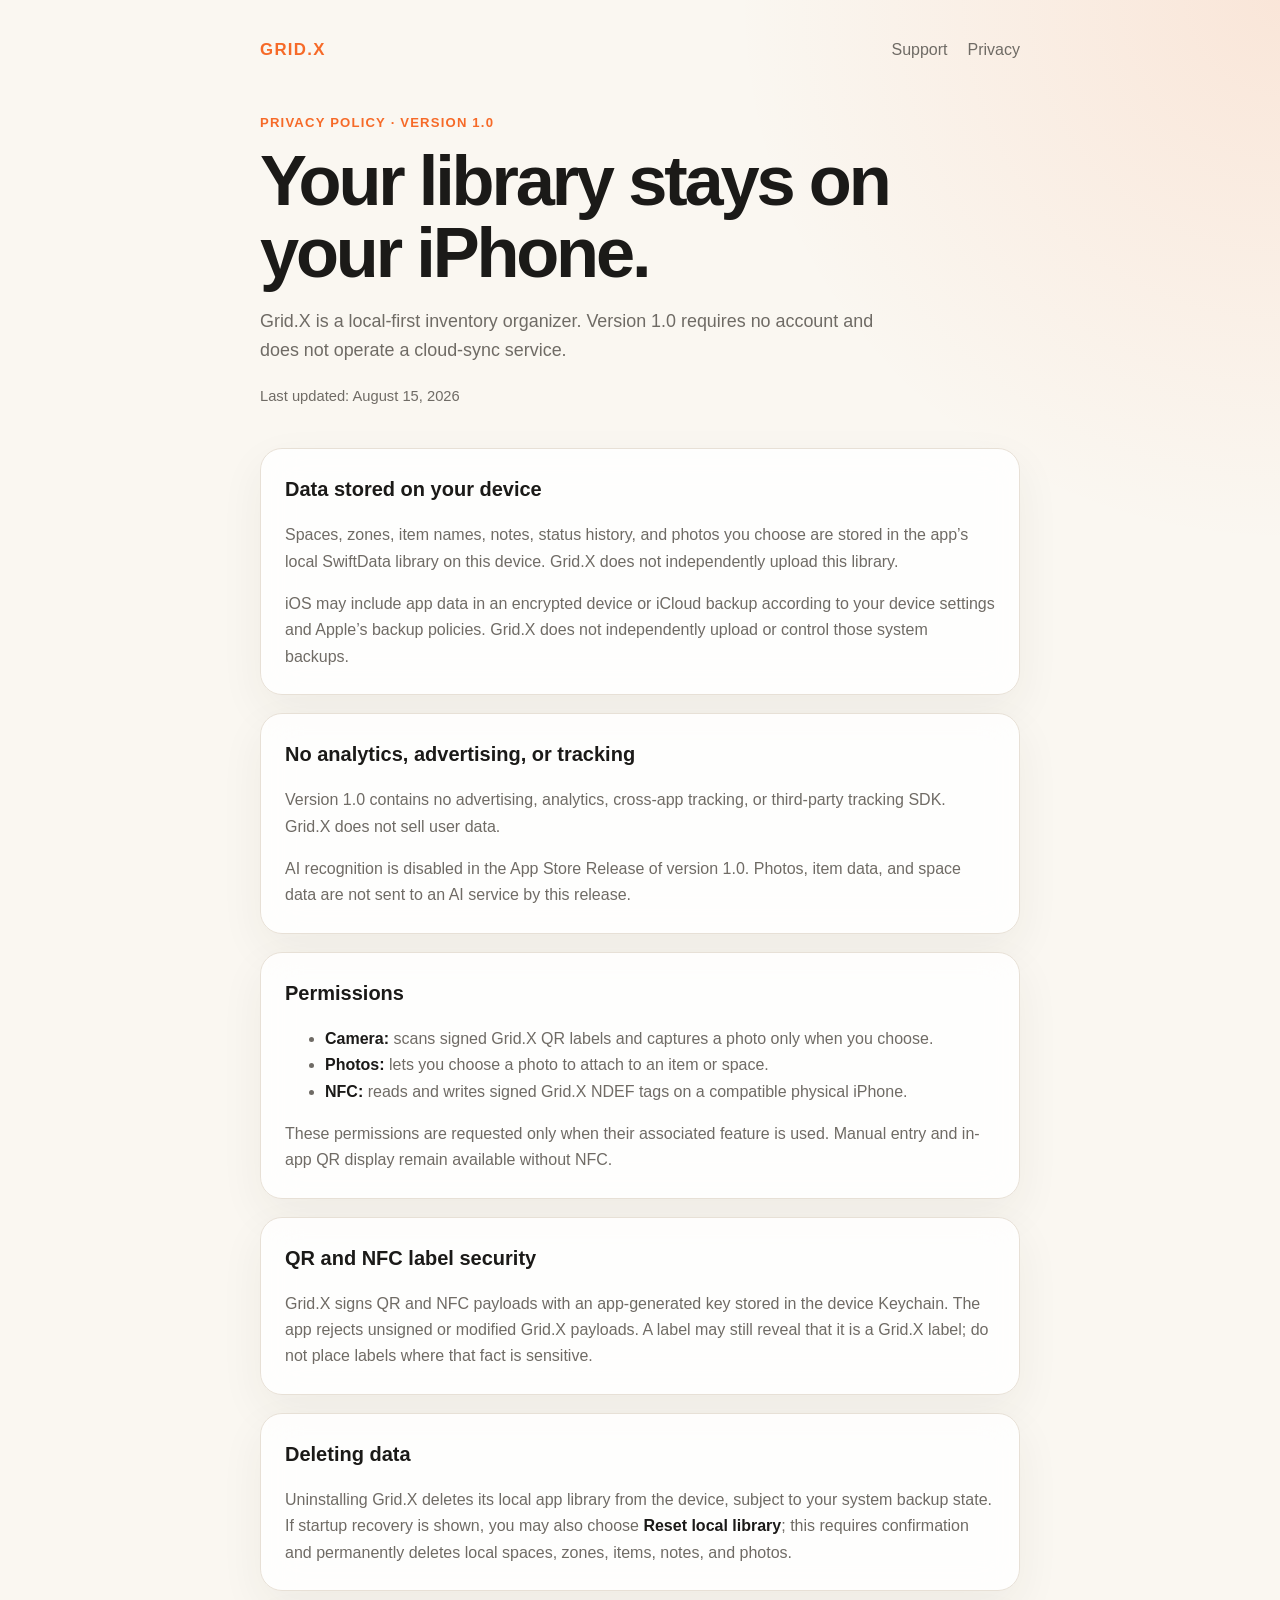
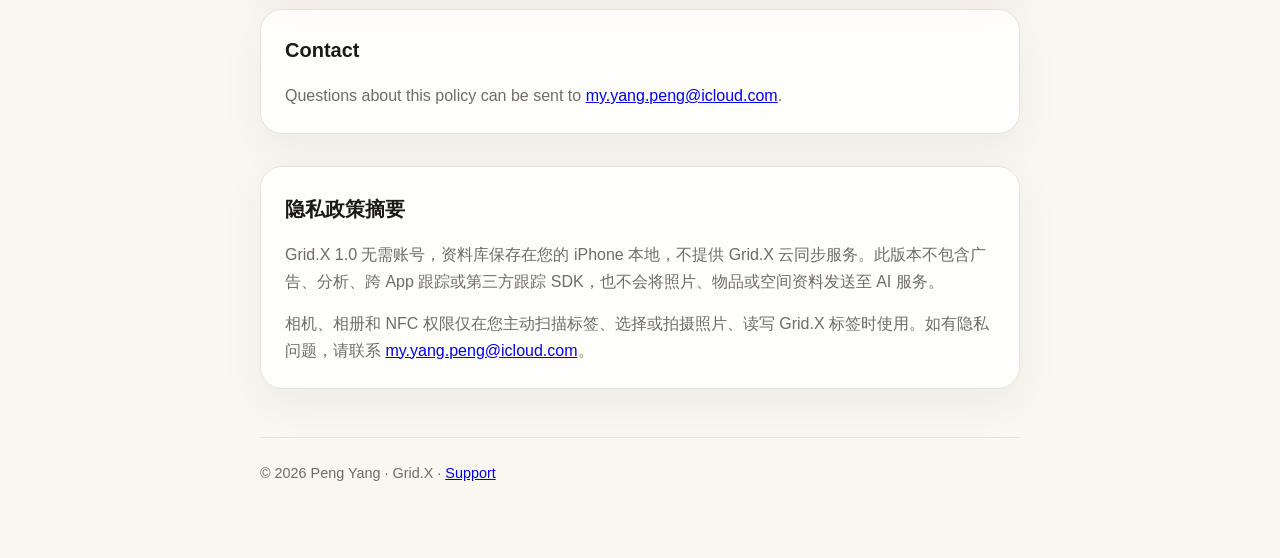
==== privacy.html @ 18d7d54e "Publish Grid.X support and privacy pages" ====
<!doctype html>
<html lang="en">
<head>
  <meta charset="utf-8">
  <meta name="viewport" content="width=device-width, initial-scale=1">
  <meta name="description" content="Privacy policy for Grid.X version 1.0.">
  <title>Grid.X Privacy Policy</title>
  <link rel="stylesheet" href="styles.css">
</head>
<body>
  <main class="shell">
    <header>
      <a class="brand" href="index.html">GRID.X</a>
      <nav aria-label="Primary">
        <a href="support.html">Support</a>
        <a href="privacy.html">Privacy</a>
      </nav>
    </header>

    <section class="hero">
      <div class="eyebrow">Privacy Policy · Version 1.0</div>
      <h1>Your library stays on your iPhone.</h1>
      <p class="lead">Grid.X is a local-first inventory organizer. Version 1.0 requires no account and does not operate a cloud-sync service.</p>
      <p class="meta">Last updated: August 15, 2026</p>
    </section>

    <section class="card">
      <h2>Data stored on your device</h2>
      <p>Spaces, zones, item names, notes, status history, and photos you choose are stored in the app’s local SwiftData library on this device. Grid.X does not independently upload this library.</p>
      <p>iOS may include app data in an encrypted device or iCloud backup according to your device settings and Apple’s backup policies. Grid.X does not independently upload or control those system backups.</p>
    </section>

    <section class="card">
      <h2>No analytics, advertising, or tracking</h2>
      <p>Version 1.0 contains no advertising, analytics, cross-app tracking, or third-party tracking SDK. Grid.X does not sell user data.</p>
      <p>AI recognition is disabled in the App Store Release of version 1.0. Photos, item data, and space data are not sent to an AI service by this release.</p>
    </section>

    <section class="card">
      <h2>Permissions</h2>
      <ul>
        <li><strong>Camera:</strong> scans signed Grid.X QR labels and captures a photo only when you choose.</li>
        <li><strong>Photos:</strong> lets you choose a photo to attach to an item or space.</li>
        <li><strong>NFC:</strong> reads and writes signed Grid.X NDEF tags on a compatible physical iPhone.</li>
      </ul>
      <p>These permissions are requested only when their associated feature is used. Manual entry and in-app QR display remain available without NFC.</p>
    </section>

    <section class="card">
      <h2>QR and NFC label security</h2>
      <p>Grid.X signs QR and NFC payloads with an app-generated key stored in the device Keychain. The app rejects unsigned or modified Grid.X payloads. A label may still reveal that it is a Grid.X label; do not place labels where that fact is sensitive.</p>
    </section>

    <section class="card">
      <h2>Deleting data</h2>
      <p>Uninstalling Grid.X deletes its local app library from the device, subject to your system backup state. If startup recovery is shown, you may also choose <strong>Reset local library</strong>; this requires confirmation and permanently deletes local spaces, zones, items, notes, and photos.</p>
    </section>

    <section class="card">
      <h2>Contact</h2>
      <p>Questions about this policy can be sent to <a href="mailto:my.yang.peng@icloud.com?subject=Grid.X%20Privacy">my.yang.peng@icloud.com</a>.</p>
    </section>

    <section class="card language-note" lang="zh-Hans">
      <h2>隐私政策摘要</h2>
      <p>Grid.X 1.0 无需账号，资料库保存在您的 iPhone 本地，不提供 Grid.X 云同步服务。此版本不包含广告、分析、跨 App 跟踪或第三方跟踪 SDK，也不会将照片、物品或空间资料发送至 AI 服务。</p>
      <p>相机、相册和 NFC 权限仅在您主动扫描标签、选择或拍摄照片、读写 Grid.X 标签时使用。如有隐私问题，请联系 <a href="mailto:my.yang.peng@icloud.com?subject=Grid.X%20隐私">my.yang.peng@icloud.com</a>。</p>
    </section>

    <footer>© 2026 Peng Yang · Grid.X · <a href="support.html">Support</a></footer>
  </main>
</body>
</html>
---- styles.css ----
:root {
  color-scheme: light;
  --background: #faf7f1;
  --surface: rgba(255, 255, 255, 0.82);
  --ink: #1b1a18;
  --secondary: #6f6b65;
  --line: #e7e0d6;
  --accent: #f66a28;
  --accent-soft: #fff0e8;
}

* { box-sizing: border-box; }

body {
  margin: 0;
  min-height: 100vh;
  background:
    radial-gradient(circle at top right, rgba(246, 106, 40, 0.12), transparent 34rem),
    var(--background);
  color: var(--ink);
  font-family: -apple-system, BlinkMacSystemFont, "Segoe UI", sans-serif;
  line-height: 1.65;
}

.shell {
  width: min(760px, calc(100% - 32px));
  margin: 0 auto;
  padding: 36px 0 72px;
}

header {
  display: flex;
  align-items: center;
  justify-content: space-between;
  gap: 24px;
  margin-bottom: 48px;
}

.brand {
  color: var(--accent);
  font-size: 1.05rem;
  font-weight: 800;
  letter-spacing: 0.08em;
  text-decoration: none;
}

nav { display: flex; gap: 20px; }
nav a { color: var(--secondary); text-decoration: none; }
nav a:hover { color: var(--ink); }

.hero { margin: 32px 0 40px; }
.eyebrow {
  color: var(--accent);
  font-size: 0.82rem;
  font-weight: 750;
  letter-spacing: 0.09em;
  text-transform: uppercase;
}

h1 {
  max-width: 680px;
  margin: 12px 0 14px;
  font-size: clamp(2.35rem, 7vw, 4.4rem);
  line-height: 1.02;
  letter-spacing: -0.045em;
}

h2 { margin: 2.2rem 0 0.6rem; font-size: 1.25rem; }
p, li { color: var(--secondary); }
strong { color: var(--ink); }

.lead { max-width: 640px; font-size: 1.12rem; }

.card {
  margin: 18px 0;
  padding: 24px;
  border: 1px solid var(--line);
  border-radius: 22px;
  background: var(--surface);
  box-shadow: 0 16px 45px rgba(54, 44, 31, 0.06);
  backdrop-filter: blur(18px);
}

.card h2:first-child { margin-top: 0; }
.card p:last-child, .card ul:last-child, .card ol:last-child { margin-bottom: 0; }

.button {
  display: inline-flex;
  align-items: center;
  min-height: 48px;
  margin-top: 12px;
  padding: 0 20px;
  border-radius: 999px;
  background: var(--accent);
  color: white;
  font-weight: 700;
  text-decoration: none;
}

.button.secondary { background: var(--accent-soft); color: var(--accent); }

.meta { color: var(--secondary); font-size: 0.92rem; }
.language-note { margin-top: 32px; padding-top: 26px; border-top: 1px solid var(--line); }

footer {
  margin-top: 48px;
  padding-top: 24px;
  border-top: 1px solid var(--line);
  color: var(--secondary);
  font-size: 0.9rem;
}

@media (max-width: 560px) {
  header { align-items: flex-start; flex-direction: column; margin-bottom: 36px; }
  nav { gap: 16px; }
  .card { padding: 20px; border-radius: 18px; }
}
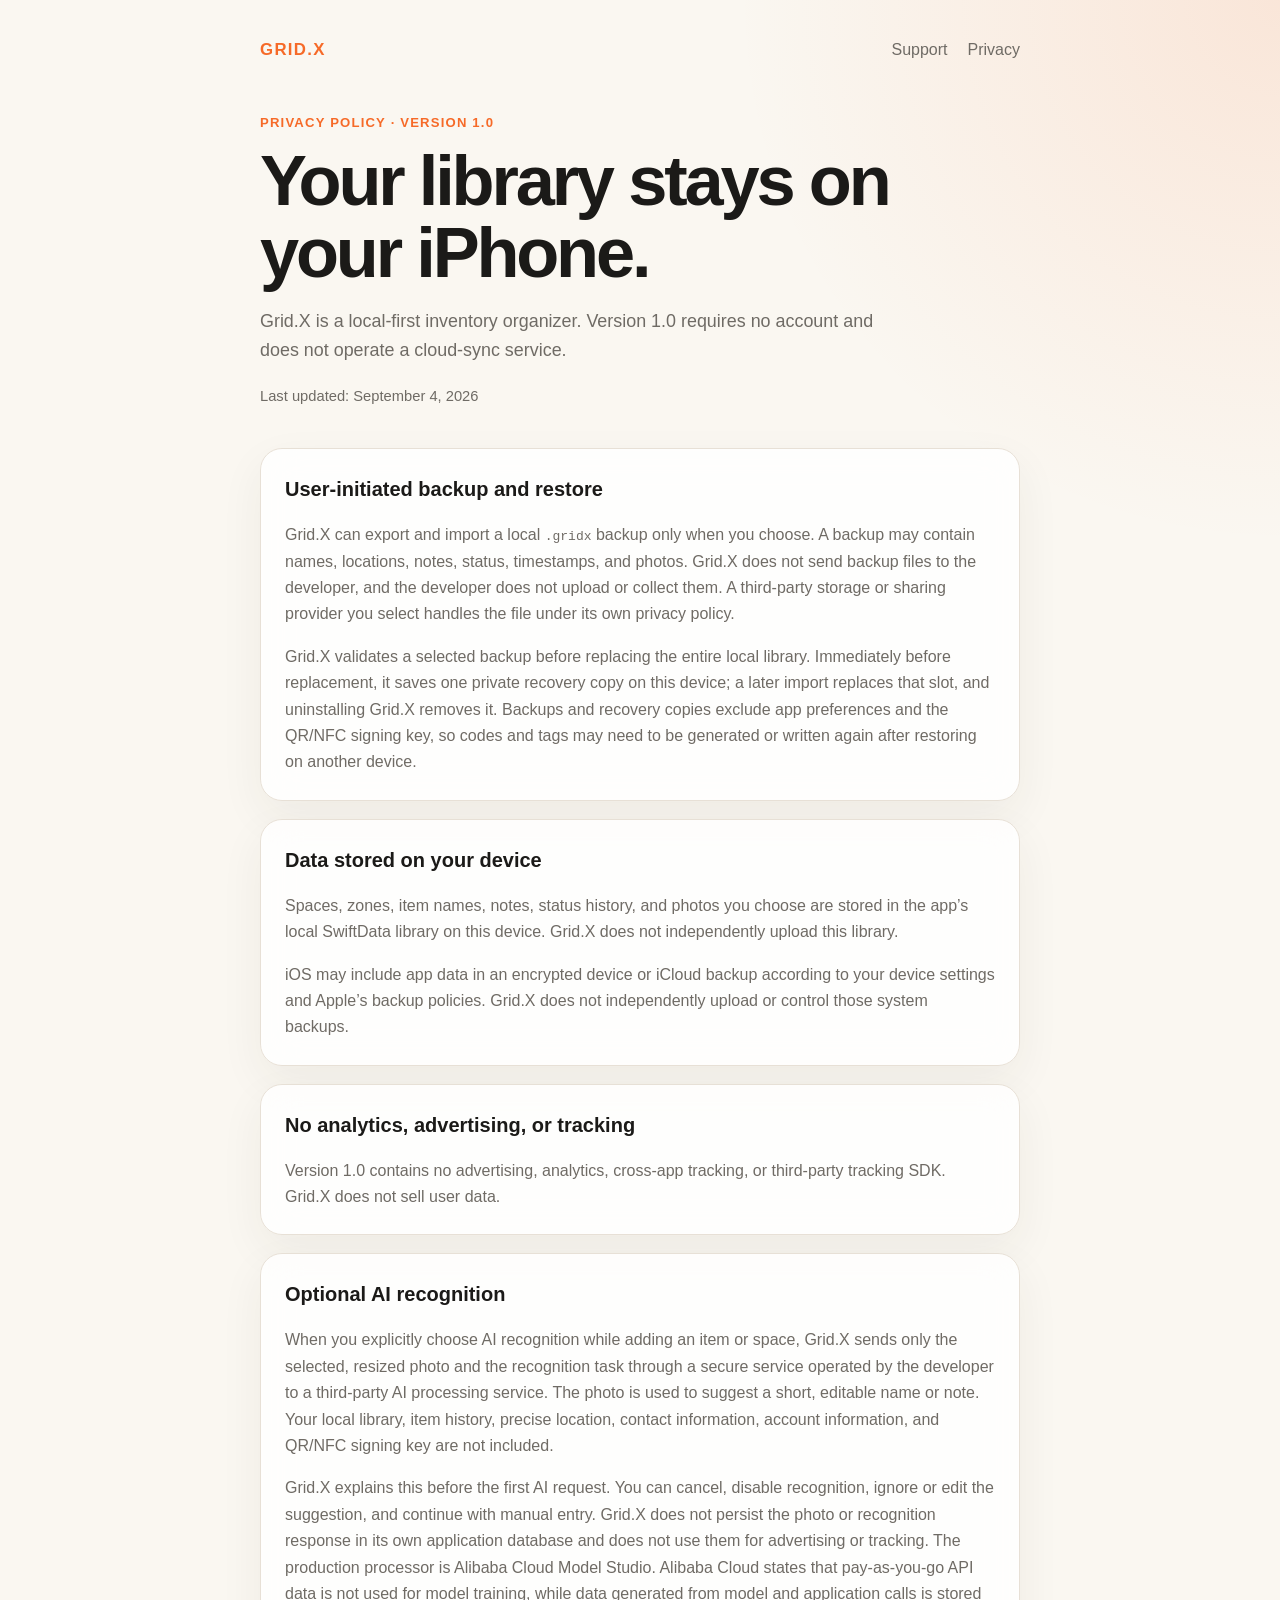
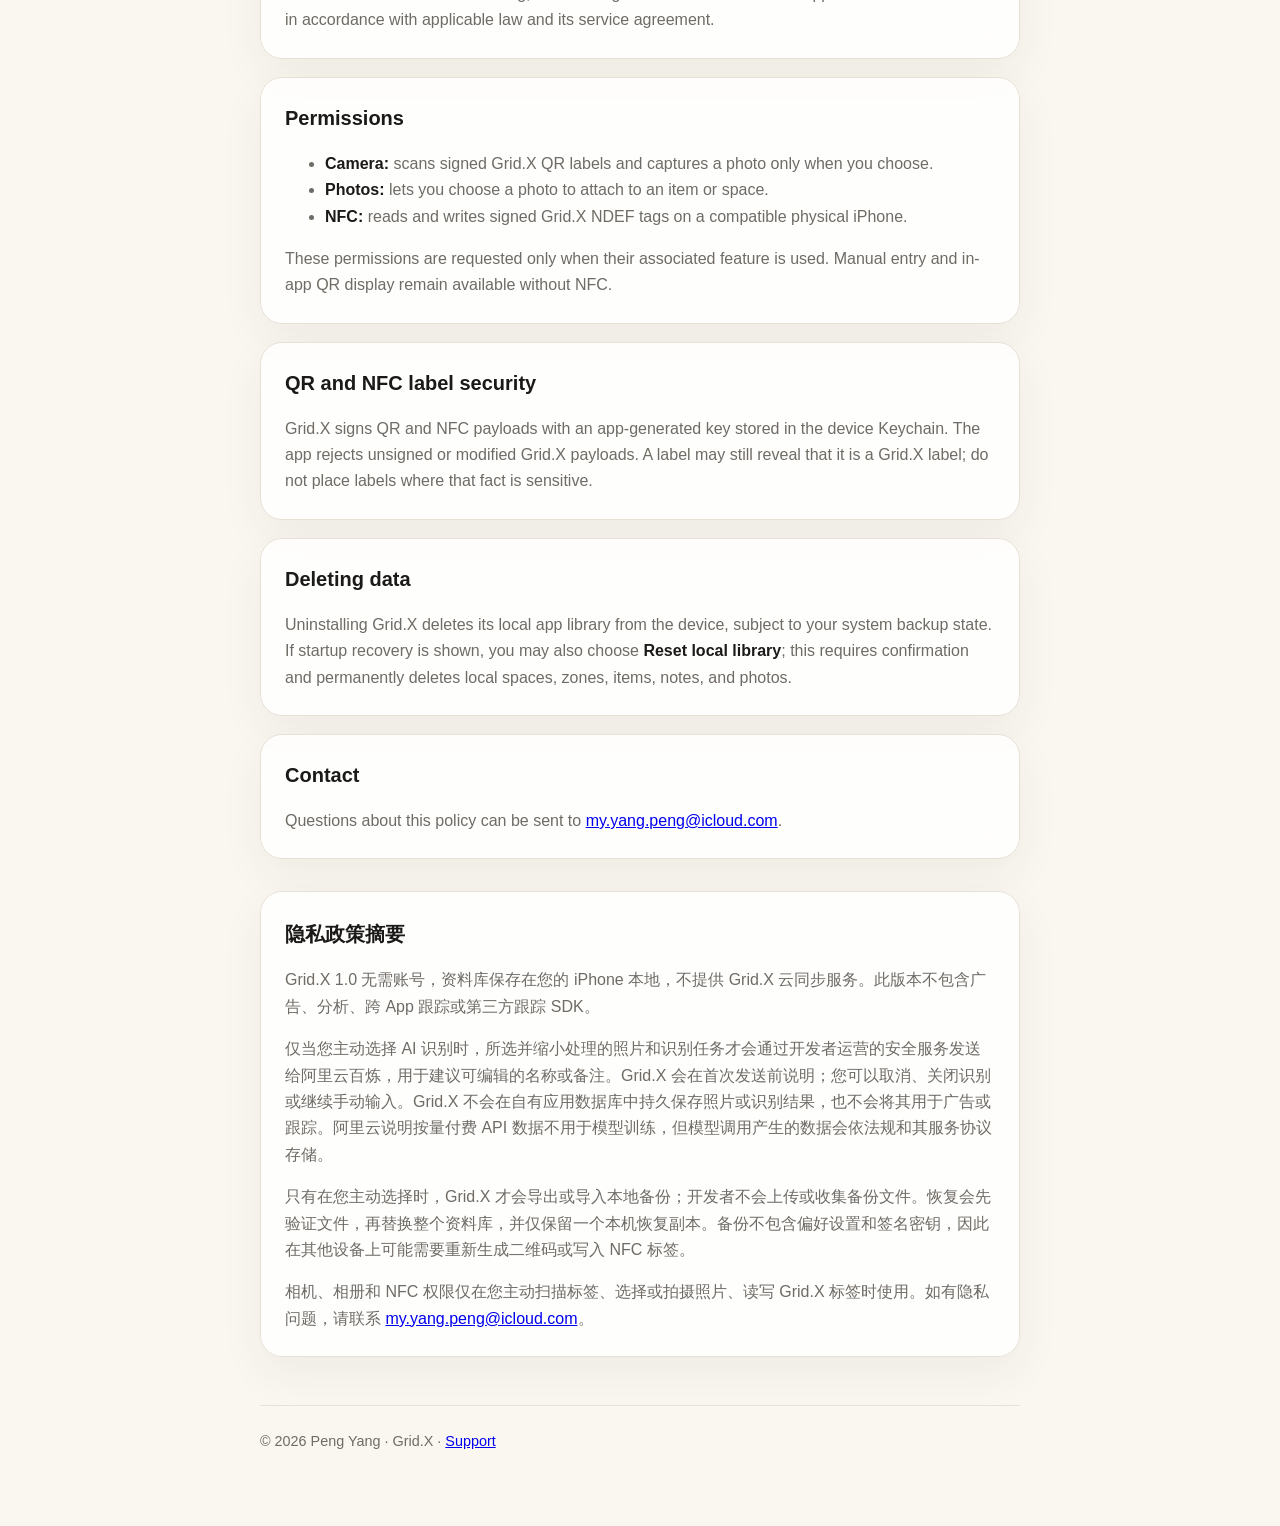
==== commit a0d47c5c: "Update privacy policy for optional AI and local backups" ====
--- a/privacy.html
+++ b/privacy.html
@@ -21,7 +21,13 @@
       <div class="eyebrow">Privacy Policy · Version 1.0</div>
       <h1>Your library stays on your iPhone.</h1>
       <p class="lead">Grid.X is a local-first inventory organizer. Version 1.0 requires no account and does not operate a cloud-sync service.</p>
-      <p class="meta">Last updated: August 15, 2026</p>
+      <p class="meta">Last updated: September 4, 2026</p>
+    </section>
+
+    <section class="card">
+      <h2>User-initiated backup and restore</h2>
+      <p>Grid.X can export and import a local <code>.gridx</code> backup only when you choose. A backup may contain names, locations, notes, status, timestamps, and photos. Grid.X does not send backup files to the developer, and the developer does not upload or collect them. A third-party storage or sharing provider you select handles the file under its own privacy policy.</p>
+      <p>Grid.X validates a selected backup before replacing the entire local library. Immediately before replacement, it saves one private recovery copy on this device; a later import replaces that slot, and uninstalling Grid.X removes it. Backups and recovery copies exclude app preferences and the QR/NFC signing key, so codes and tags may need to be generated or written again after restoring on another device.</p>
     </section>
 
     <section class="card">
@@ -33,7 +39,12 @@
     <section class="card">
       <h2>No analytics, advertising, or tracking</h2>
       <p>Version 1.0 contains no advertising, analytics, cross-app tracking, or third-party tracking SDK. Grid.X does not sell user data.</p>
-      <p>AI recognition is disabled in the App Store Release of version 1.0. Photos, item data, and space data are not sent to an AI service by this release.</p>
+    </section>
+
+    <section class="card">
+      <h2>Optional AI recognition</h2>
+      <p>When you explicitly choose AI recognition while adding an item or space, Grid.X sends only the selected, resized photo and the recognition task through a secure service operated by the developer to a third-party AI processing service. The photo is used to suggest a short, editable name or note. Your local library, item history, precise location, contact information, account information, and QR/NFC signing key are not included.</p>
+      <p>Grid.X explains this before the first AI request. You can cancel, disable recognition, ignore or edit the suggestion, and continue with manual entry. Grid.X does not persist the photo or recognition response in its own application database and does not use them for advertising or tracking. The production processor is Alibaba Cloud Model Studio. Alibaba Cloud states that pay-as-you-go API data is not used for model training, while data generated from model and application calls is stored in accordance with applicable law and its service agreement.</p>
     </section>
 
     <section class="card">
@@ -63,7 +74,9 @@
 
     <section class="card language-note" lang="zh-Hans">
       <h2>隐私政策摘要</h2>
-      <p>Grid.X 1.0 无需账号，资料库保存在您的 iPhone 本地，不提供 Grid.X 云同步服务。此版本不包含广告、分析、跨 App 跟踪或第三方跟踪 SDK，也不会将照片、物品或空间资料发送至 AI 服务。</p>
+      <p>Grid.X 1.0 无需账号，资料库保存在您的 iPhone 本地，不提供 Grid.X 云同步服务。此版本不包含广告、分析、跨 App 跟踪或第三方跟踪 SDK。</p>
+      <p>仅当您主动选择 AI 识别时，所选并缩小处理的照片和识别任务才会通过开发者运营的安全服务发送给阿里云百炼，用于建议可编辑的名称或备注。Grid.X 会在首次发送前说明；您可以取消、关闭识别或继续手动输入。Grid.X 不会在自有应用数据库中持久保存照片或识别结果，也不会将其用于广告或跟踪。阿里云说明按量付费 API 数据不用于模型训练，但模型调用产生的数据会依法规和其服务协议存储。</p>
+      <p>只有在您主动选择时，Grid.X 才会导出或导入本地备份；开发者不会上传或收集备份文件。恢复会先验证文件，再替换整个资料库，并仅保留一个本机恢复副本。备份不包含偏好设置和签名密钥，因此在其他设备上可能需要重新生成二维码或写入 NFC 标签。</p>
       <p>相机、相册和 NFC 权限仅在您主动扫描标签、选择或拍摄照片、读写 Grid.X 标签时使用。如有隐私问题，请联系 <a href="mailto:my.yang.peng@icloud.com?subject=Grid.X%20隐私">my.yang.peng@icloud.com</a>。</p>
     </section>
 
